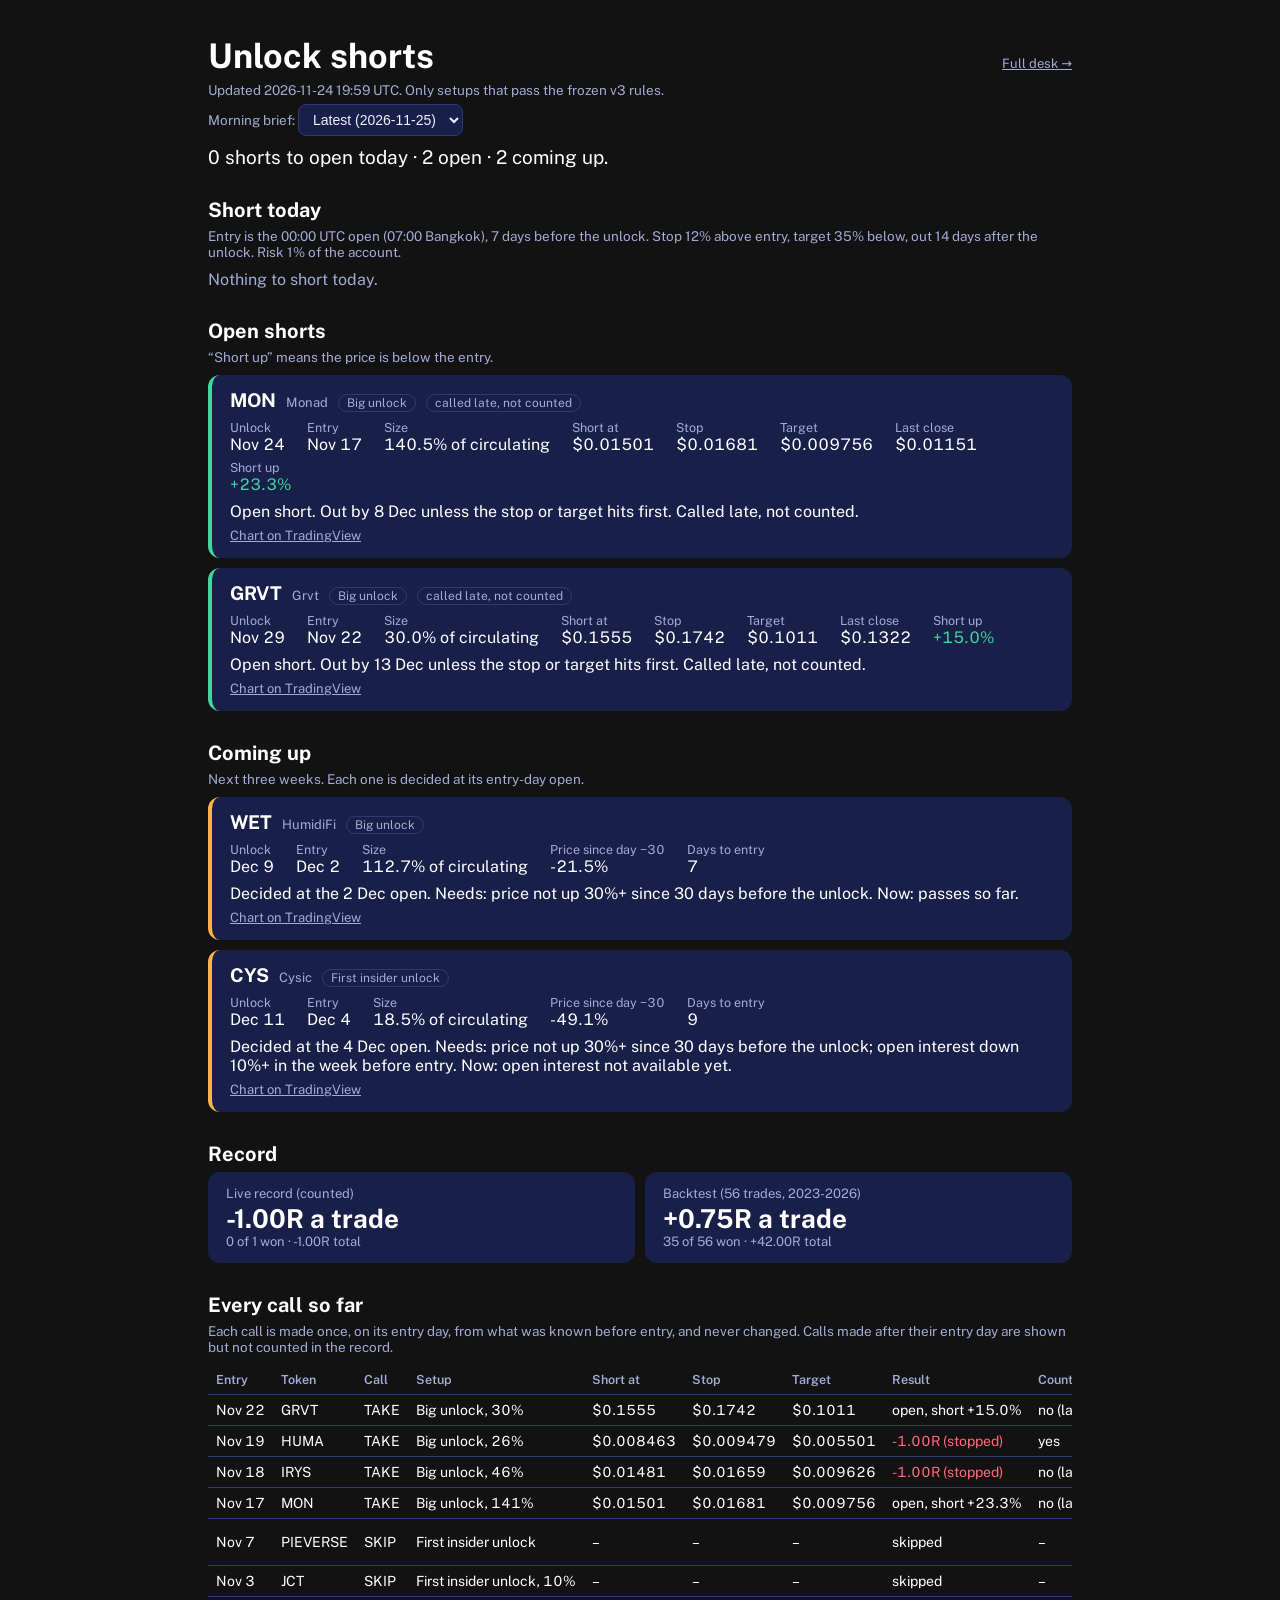
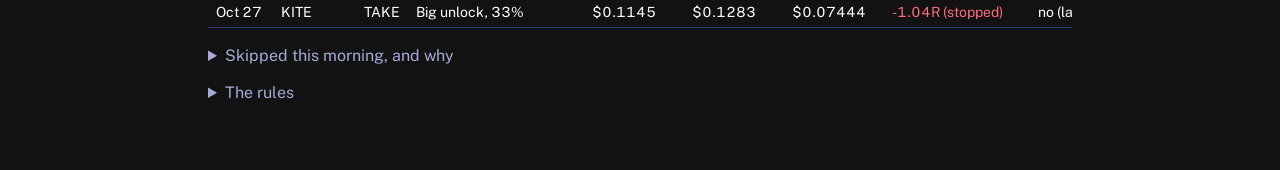
==== brief.html @ a2482f02 "Morning brief page on the site (brief.html) with every call and its result; daily snapshots; free Gi" ====
<!doctype html>
<html lang="en">
<head>
<meta charset="utf-8">
<meta name="viewport" content="width=device-width, initial-scale=1">
<title>Unlock shorts: morning brief · Coach K Crypto</title>
<link rel="preconnect" href="https://fonts.googleapis.com">
<link rel="stylesheet" href="https://fonts.googleapis.com/css2?family=Public+Sans:wght@400;500;600;700&display=swap">
<link rel="stylesheet" href="assets/desk.css">
<style>
  body { font-family: "Public Sans", system-ui, sans-serif; }
  .mb { max-width: 900px; margin: 0 auto; padding: 28px 18px 60px; }
  .mb a { color: inherit; }
  .mb-top { display: flex; justify-content: space-between; align-items: baseline; flex-wrap: wrap; gap: 10px; }
  .mb h1 { font-size: 34px; margin: 0; }
  .mb .sub { color: var(--muted); font-size: 13.5px; margin: 6px 0 4px; }
  .mb .lead { font-size: 19px; margin: 10px 0 18px; }
  .mb h2 { font-size: 20px; margin: 30px 0 6px; }
  .mb .note { color: var(--muted); font-size: 13.5px; margin: 0 0 10px; }
  .mb .cards { display: grid; gap: 10px; }
  .mb .card { background: var(--panel); border-radius: 12px; padding: 14px 18px; border-left: 4px solid var(--line); }
  .mb .card.go { border-left-color: var(--bull); } .mb .card.wait { border-left-color: var(--sun); }
  .mb .hd { display: flex; flex-wrap: wrap; gap: 10px; align-items: baseline; }
  .mb .tok { font-size: 19px; font-weight: 700; }
  .mb .nm { color: var(--muted); font-size: 13px; }
  .mb .tag { font-size: 12px; padding: 1px 8px; border-radius: 999px; border: 1px solid var(--line); color: var(--muted); }
  .mb .facts { display: flex; flex-wrap: wrap; gap: 6px 22px; margin-top: 8px; font-variant-numeric: tabular-nums; }
  .mb .facts div { display: flex; flex-direction: column; } .mb .facts .k { color: var(--muted); font-size: 12.5px; }
  .mb .act { margin: 8px 0 4px; }
  .mb .chart { font-size: 13px; color: var(--muted); }
  .mb .good { color: var(--bull); } .mb .bad { color: var(--bear); }
  .mb .empty { color: var(--muted); margin: 0; }
  .mb .tiles { display: grid; grid-template-columns: repeat(auto-fit, minmax(220px, 1fr)); gap: 10px; }
  .mb .tile { background: var(--panel); border-radius: 12px; padding: 14px 18px; }
  .mb .tile .k { color: var(--muted); font-size: 13px; } .mb .tile .v { font-size: 26px; font-weight: 700; margin-top: 2px; } .mb .tile .n { color: var(--muted); font-size: 13px; }
  .mb .tw { overflow-x: auto; }
  .mb table { border-collapse: collapse; width: 100%; font-variant-numeric: tabular-nums; font-size: 14px; }
  .mb th, .mb td { text-align: left; padding: 7px 8px; border-bottom: 1px solid var(--line); white-space: nowrap; }
  .mb td.wrap { white-space: normal; min-width: 220px; }
  .mb th { color: var(--muted); font-weight: 600; font-size: 12.5px; }
  .mb details { margin-top: 18px; } .mb summary { cursor: pointer; color: var(--muted); }
  .mb select { background: var(--panel); color: var(--text); border: 1px solid var(--line); border-radius: 8px; padding: 6px 10px; font-size: 14px; }
  .mb .old { background: rgba(255, 196, 0, .08); border: 1px solid var(--sun); border-radius: 10px; padding: 8px 12px; margin: 10px 0; font-size: 14px; }
</style>
</head>
<body>
<main class="mb">
  <div class="mb-top">
    <h1>Unlock shorts</h1>
    <a class="chart" href="./">Full desk →</a>
  </div>
  <p class="sub" id="made">Loading…</p>
  <p class="sub">Morning brief: <select id="day" aria-label="Choose a morning"></select></p>
  <div id="oldnote" class="old" hidden>You’re looking at an earlier morning. Prices and results below are as they were then.</div>
  <p class="lead" id="lead"></p>

  <h2>Short today</h2>
  <p class="note">Entry is the 00:00 UTC open (07:00 Bangkok), 7 days before the unlock. Stop 12% above entry, target 35% below, out 14 days after the unlock. Risk 1% of the account.</p>
  <div class="cards" id="today"></div>

  <h2>Open shorts</h2>
  <p class="note">“Short up” means the price is below the entry.</p>
  <div class="cards" id="open"></div>

  <h2>Coming up</h2>
  <p class="note">Next three weeks. Each one is decided at its entry-day open.</p>
  <div class="cards" id="coming"></div>

  <h2>Record</h2>
  <div class="tiles" id="record"></div>

  <h2>Every call so far</h2>
  <p class="note">Each call is made once, on its entry day, from what was known before entry, and never changed. Calls made after their entry day are shown but not counted in the record.</p>
  <div class="tw"><table>
    <thead><tr><th>Entry</th><th>Token</th><th>Call</th><th>Setup</th><th>Short at</th><th>Stop</th><th>Target</th><th>Result</th><th>Counted</th><th>Why</th></tr></thead>
    <tbody id="calls"></tbody>
  </table></div>

  <details>
    <summary>Skipped this morning, and why</summary>
    <ul id="skipped"></ul>
  </details>
  <details>
    <summary>The rules</summary>
    <p id="rules"></p>
    <p class="note">Rules frozen on 19 Nov 2026 (data/strategy_v3.json). Backtest and research: the Picks and History tabs on the full desk. Past results are not a promise. Not financial advice.</p>
  </details>
</main>
<script>
(function () {
  const $ = (id) => document.getElementById(id);
  const el = (tag, cls, text) => { const e = document.createElement(tag); if (cls) e.className = cls; if (text != null) e.textContent = text; return e; };
  const day = (s) => s ? new Date(s + 'T00:00:00Z').toLocaleDateString(undefined, { day: 'numeric', month: 'short', timeZone: 'UTC' }) : '–';
  const pct = (v) => v == null ? '–' : (v > 0 ? '+' : '') + Number(v).toFixed(1) + '%';
  const r2 = (v) => v == null ? '–' : (v > 0 ? '+' : '') + Number(v).toFixed(2) + 'R';
  const px = (v) => v == null ? '–' : '$' + (v >= 1 ? Number(v).toLocaleString(undefined, { maximumFractionDigits: 4 }) : Number(v).toPrecision(4));
  const safe = (u) => typeof u === 'string' && /^https:\/\//.test(u);

  function fact(box, k, v, cls) { const d = el('div'); d.append(el('span', 'k', k), el('span', cls || '', v)); box.appendChild(d); }
  function card(r, kind) {
    const c = el('article', 'card ' + kind);
    const hd = el('div', 'hd'); hd.append(el('span', 'tok', r.token), el('span', 'nm', r.name || ''), el('span', 'tag', r.setup || ''));
    if (r.lateCall) hd.append(el('span', 'tag', 'called late, not counted'));
    c.appendChild(hd);
    const f = el('div', 'facts');
    fact(f, 'Unlock', day(r.unlockDate)); fact(f, 'Entry', day(r.entryDate));
    fact(f, 'Size', r.sizePct == null ? 'unknown' : Number(r.sizePct).toFixed(1) + '% of circulating');
    if (r.section === 'open') {
      fact(f, 'Short at', px(r.entry)); fact(f, 'Stop', px(r.stop)); fact(f, 'Target', px(r.target)); fact(f, 'Last close', px(r.lastClose));
      fact(f, 'Short up', pct(r.shortPct), r.shortPct == null ? '' : r.shortPct >= 0 ? 'good' : 'bad');
    } else {
      fact(f, 'Price since day −30', pct(r.pumpPct), r.pumpPct != null && r.pumpPct >= 30 ? 'bad' : '');
      if (r.oiChangePct != null) fact(f, 'Open interest, week', pct(r.oiChangePct));
      if (r.section === 'coming') fact(f, 'Days to entry', String(r.daysToEntry));
    }
    c.appendChild(f);
    c.appendChild(el('p', 'act', r.action));
    if (safe(r.chart)) { const a = el('a', 'chart', 'Chart on TradingView'); a.href = r.chart; a.target = '_blank'; a.rel = 'noopener'; c.appendChild(a); }
    return c;
  }
  function fill(id, list, kind, empty) { $(id).replaceChildren(...(list.length ? list.map((r) => card(r, kind)) : [el('p', 'empty', empty)])); }

  function render(B, isOld) {
    const S = B.setups || [];
    const by = (s) => S.filter((r) => r.section === s);
    $('made').textContent = 'Updated ' + B.made + '. Only setups that pass the frozen v3 rules.';
    $('oldnote').hidden = !isOld;
    const t = by('today').length, o = by('open').length, cm = by('coming').length;
    $('lead').textContent = t + (t === 1 ? ' short' : ' shorts') + ' to open today · ' + o + ' open · ' + cm + ' coming up.';
    fill('today', by('today'), 'go', 'Nothing to short today.');
    fill('open', by('open'), 'go', 'No open shorts.');
    fill('coming', by('coming'), 'wait', 'Nothing in the next three weeks passes the rules yet.');
    $('record').replaceChildren(...(B.record || []).map((r) => {
      const d = el('div', 'tile');
      d.append(el('div', 'k', r.label), el('div', 'v', r.avgR == null ? 'no trades yet' : r2(r.avgR) + ' a trade'),
        el('div', 'n', r.won + ' of ' + r.trades + ' won · ' + r2(r.totalR) + ' total'));
      return d;
    }));
    $('calls').replaceChildren(...(B.calls || []).map((c) => {
      const tr = el('tr');
      const res = c.result || {};
      const result = c.call !== 'TAKE' ? 'skipped' : res.status === 'closed' ? r2(res.R) + ' (' + ({ stop: 'stopped', target: 'target', time: 'day +14' }[res.exit] || res.exit) + ')'
        : res.openPct != null ? 'open, short ' + pct(res.openPct) : 'open';
      const cells = [day(c.entryDate), c.token, c.call, (c.setup || '') + (c.pctCirculating != null ? ', ' + Number(c.pctCirculating).toFixed(0) + '%' : ''),
        px(c.entry), px(c.stop), px(c.target), result, c.call !== 'TAKE' ? '–' : c.lateCall ? 'no (late)' : 'yes', c.why || ''];
      cells.forEach((v, i) => { const td = el('td', i === 9 ? 'wrap' : '', v); if (i === 7 && res.status === 'closed') td.className = res.R >= 0 ? 'good' : 'bad'; tr.appendChild(td); });
      return tr;
    }));
    const sk = by('skipped');
    $('skipped').replaceChildren(...(sk.length ? sk.map((r) => { const li = el('li'); li.append(el('b', '', r.token), document.createTextNode(' (unlock ' + day(r.unlockDate) + '): ' + r.action)); return li; }) : [el('li', '', 'None.')]));
    $('rules').textContent = B.rules || '';
  }

  const get = (u) => fetch(u + '?t=' + Date.now(), { cache: 'no-store' }).then((r) => { if (!r.ok) throw new Error(r.status); return r.json(); });
  Promise.all([get('data/brief.json'), get('data/briefs/index.json').catch(() => ({ days: [] }))]).then(([B, idx]) => {
    const sel = $('day');
    sel.append(new Option('Latest (' + B.day + ')', ''));
    (idx.days || []).forEach((d) => sel.append(new Option(d, d)));
    render(B, false);
    sel.addEventListener('change', () => {
      if (!sel.value) { render(B, false); return; }
      get('data/briefs/' + sel.value + '.json').then((O) => render(O, true)).catch(() => { $('lead').textContent = 'Couldn’t load that morning.'; });
    });
  }).catch(() => { $('made').textContent = 'The brief hasn’t been made yet. It updates every morning before 07:00 Bangkok.'; });
})();
</script>
</body>
</html>
---- assets/desk.css ----
/* Coach K stream desk: shared tokens. Dusk-over-the-Andaman palette: indigo night, sunset amber. */
:root {
  --night: #10162E;
  --panel: #18204A;
  --panel-2: #1F2A5C;
  --line: #2C3A78;
  --text: #EEF0FA;
  --muted: #A3ABD6;
  --sun: #FFB547;
  --sun-deep: #F08A24;
  --bull: #43D6A0;
  --bear: #FF6B7D;
  --calm: #8FA7FF;
  --display: "Big Shoulders Display", "Oswald", "Arial Narrow", sans-serif;
  --body: "Public Sans", system-ui, -apple-system, "Segoe UI", sans-serif;
  color-scheme: dark;
}
* { box-sizing: border-box; }
.num { font-variant-numeric: tabular-nums; }
.up { color: var(--bull); }
.down { color: var(--bear); }
.mood { display: inline-flex; align-items: center; gap: .45em; font-weight: 600; }
.mood::before { content: ""; width: .6em; height: .6em; border-radius: 50%; background: currentColor; }
.mood.bullish { color: var(--bull); }
.mood.bearish { color: var(--bear); }
.mood.volatile { color: var(--sun); }
.mood.neutral { color: var(--calm); }
.conf { font-weight: 600; border-radius: 4px; padding: .1em .45em; white-space: nowrap; }
.conf.confirmed { color: var(--bull); background: rgba(67, 214, 160, .14); }
.conf.reported { color: var(--calm); background: rgba(143, 167, 255, .14); }
.conf.estimated, .conf.disputed { color: var(--sun); background: rgba(255, 181, 71, .14); }
.track { background: rgba(255, 255, 255, .07); border-radius: 3px; overflow: hidden; }
.track > i { display: block; height: 100%; background: linear-gradient(90deg, var(--sun-deep), var(--sun)); border-radius: 3px; }
@media (prefers-reduced-motion: reduce) { * { animation: none !important; transition: none !important; } }
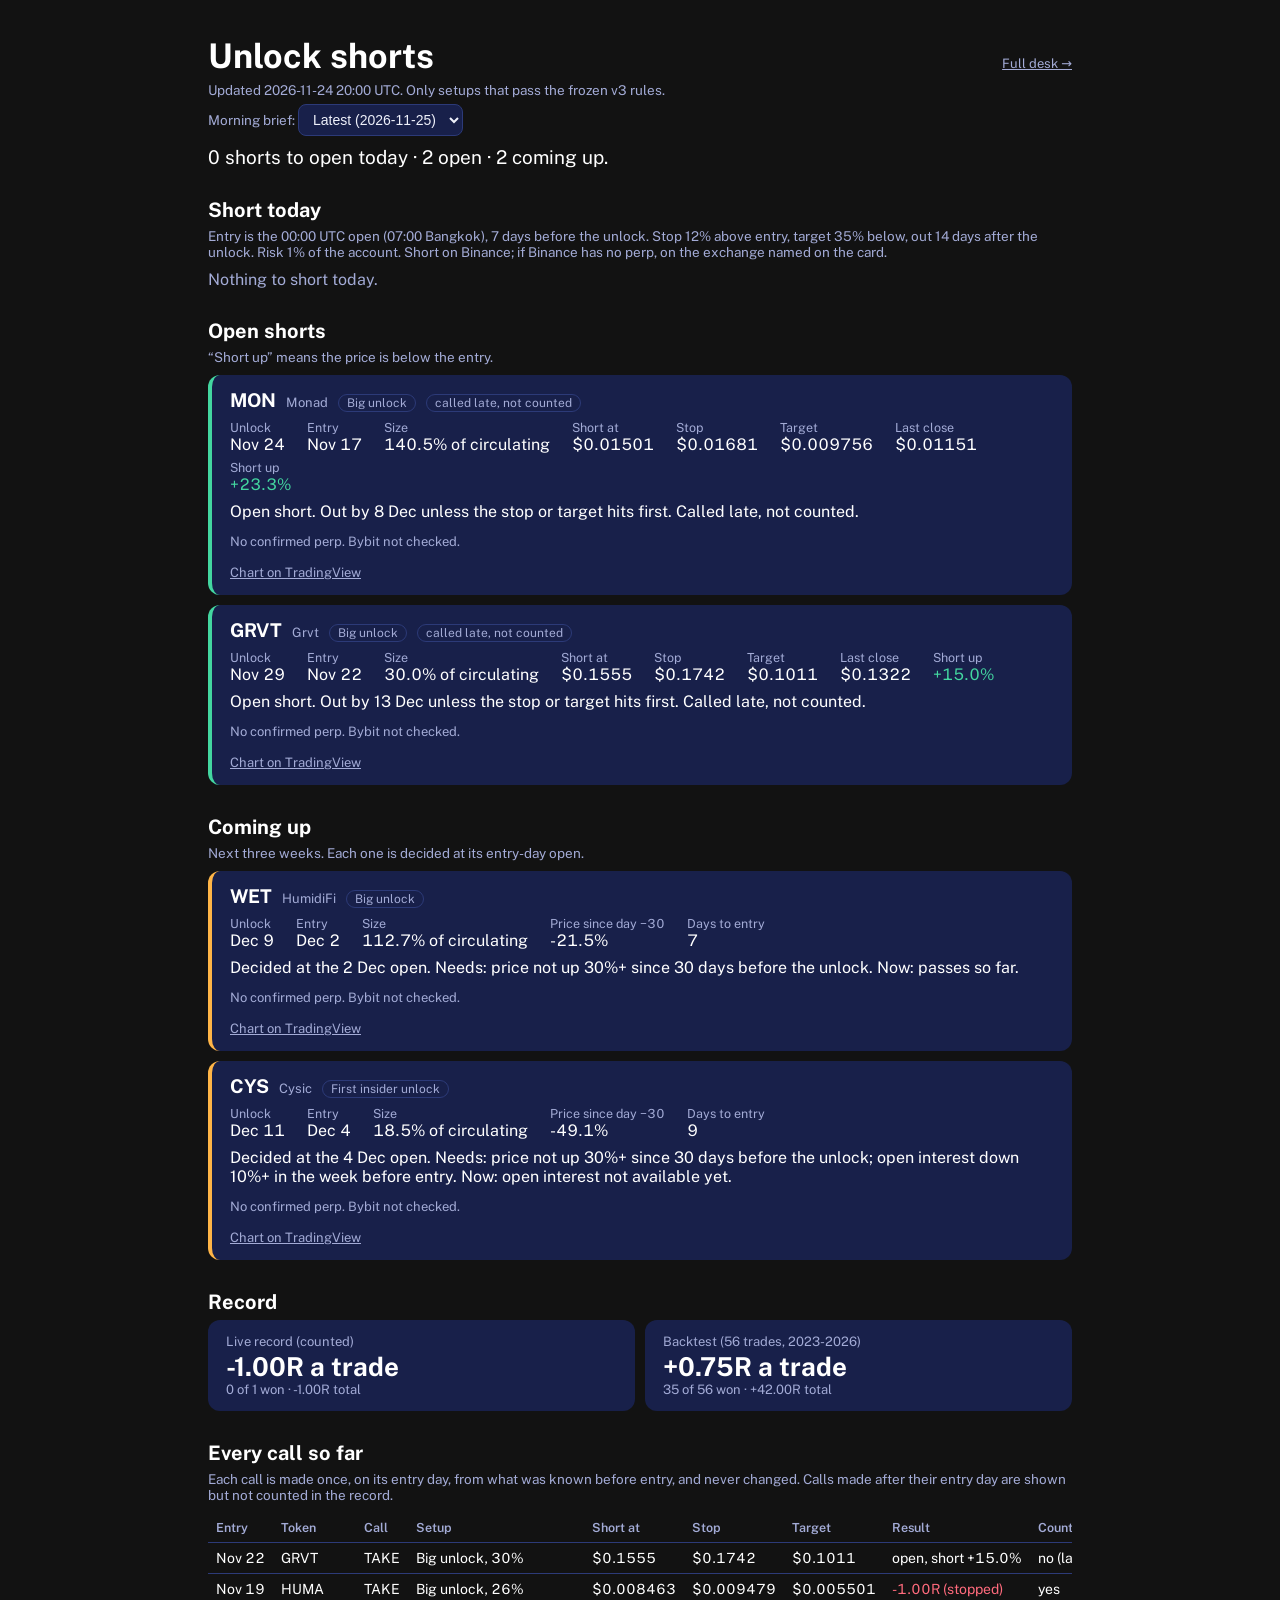
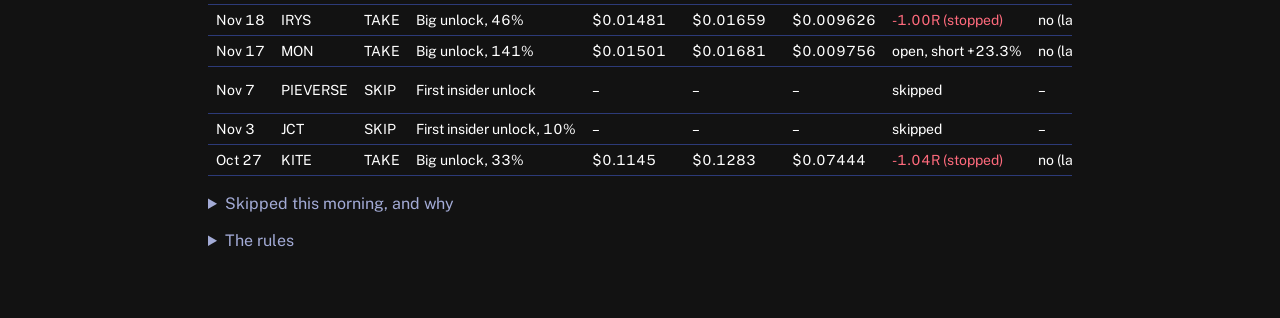
==== commit f97500d6: "v4: short on OKX/Bitget/Gate/Hyperliquid/KuCoin/MEXC when Binance has no perp, only after a price ch" ====
--- a/brief.html
+++ b/brief.html
@@ -55,7 +55,7 @@
   <p class="lead" id="lead"></p>
 
   <h2>Short today</h2>
-  <p class="note">Entry is the 00:00 UTC open (07:00 Bangkok), 7 days before the unlock. Stop 12% above entry, target 35% below, out 14 days after the unlock. Risk 1% of the account.</p>
+  <p class="note">Entry is the 00:00 UTC open (07:00 Bangkok), 7 days before the unlock. Stop 12% above entry, target 35% below, out 14 days after the unlock. Risk 1% of the account. Short on Binance; if Binance has no perp, on the exchange named on the card.</p>
   <div class="cards" id="today"></div>
 
   <h2>Open shorts</h2>
@@ -83,7 +83,7 @@
   <details>
     <summary>The rules</summary>
     <p id="rules"></p>
-    <p class="note">Rules frozen on 19 Nov 2026 (data/strategy_v3.json). Backtest and research: the Picks and History tabs on the full desk. Past results are not a promise. Not financial advice.</p>
+    <p class="note">Rules v4, frozen 25 Nov 2026 (data/strategy_v4.json): v3’s rules unchanged, plus other exchanges when Binance has no perp, only where the price confirms it’s the same token. Backtest and research: the Picks and History tabs on the full desk. Past results are not a promise. Not financial advice.</p>
   </details>
 </main>
 <script>
@@ -100,6 +100,7 @@
   function card(r, kind) {
     const c = el('article', 'card ' + kind);
     const hd = el('div', 'hd'); hd.append(el('span', 'tok', r.token), el('span', 'nm', r.name || ''), el('span', 'tag', r.setup || ''));
+    if (r.venue && r.venue !== 'Binance') hd.append(el('span', 'tag', 'short on ' + r.venue));
     if (r.lateCall) hd.append(el('span', 'tag', 'called late, not counted'));
     c.appendChild(hd);
     const f = el('div', 'facts');
@@ -115,7 +116,10 @@
     }
     c.appendChild(f);
     c.appendChild(el('p', 'act', r.action));
-    if (safe(r.chart)) { const a = el('a', 'chart', 'Chart on TradingView'); a.href = r.chart; a.target = '_blank'; a.rel = 'noopener'; c.appendChild(a); }
+    const w = (r.where || []).join(', ');
+    const also = (r.alsoListed || []).length ? ' · also listed: ' + r.alsoListed.join(', ') : '';
+    c.appendChild(el('p', 'chart', (w ? 'Perps on: ' + w : 'No confirmed perp') + also + '. Bybit not checked.'));
+    if (safe(r.chart)) { const a = el('a', 'chart', r.chartLabel || 'Chart on TradingView'); a.href = r.chart; a.target = '_blank'; a.rel = 'noopener'; c.appendChild(a); }
     return c;
   }
   function fill(id, list, kind, empty) { $(id).replaceChildren(...(list.length ? list.map((r) => card(r, kind)) : [el('p', 'empty', empty)])); }
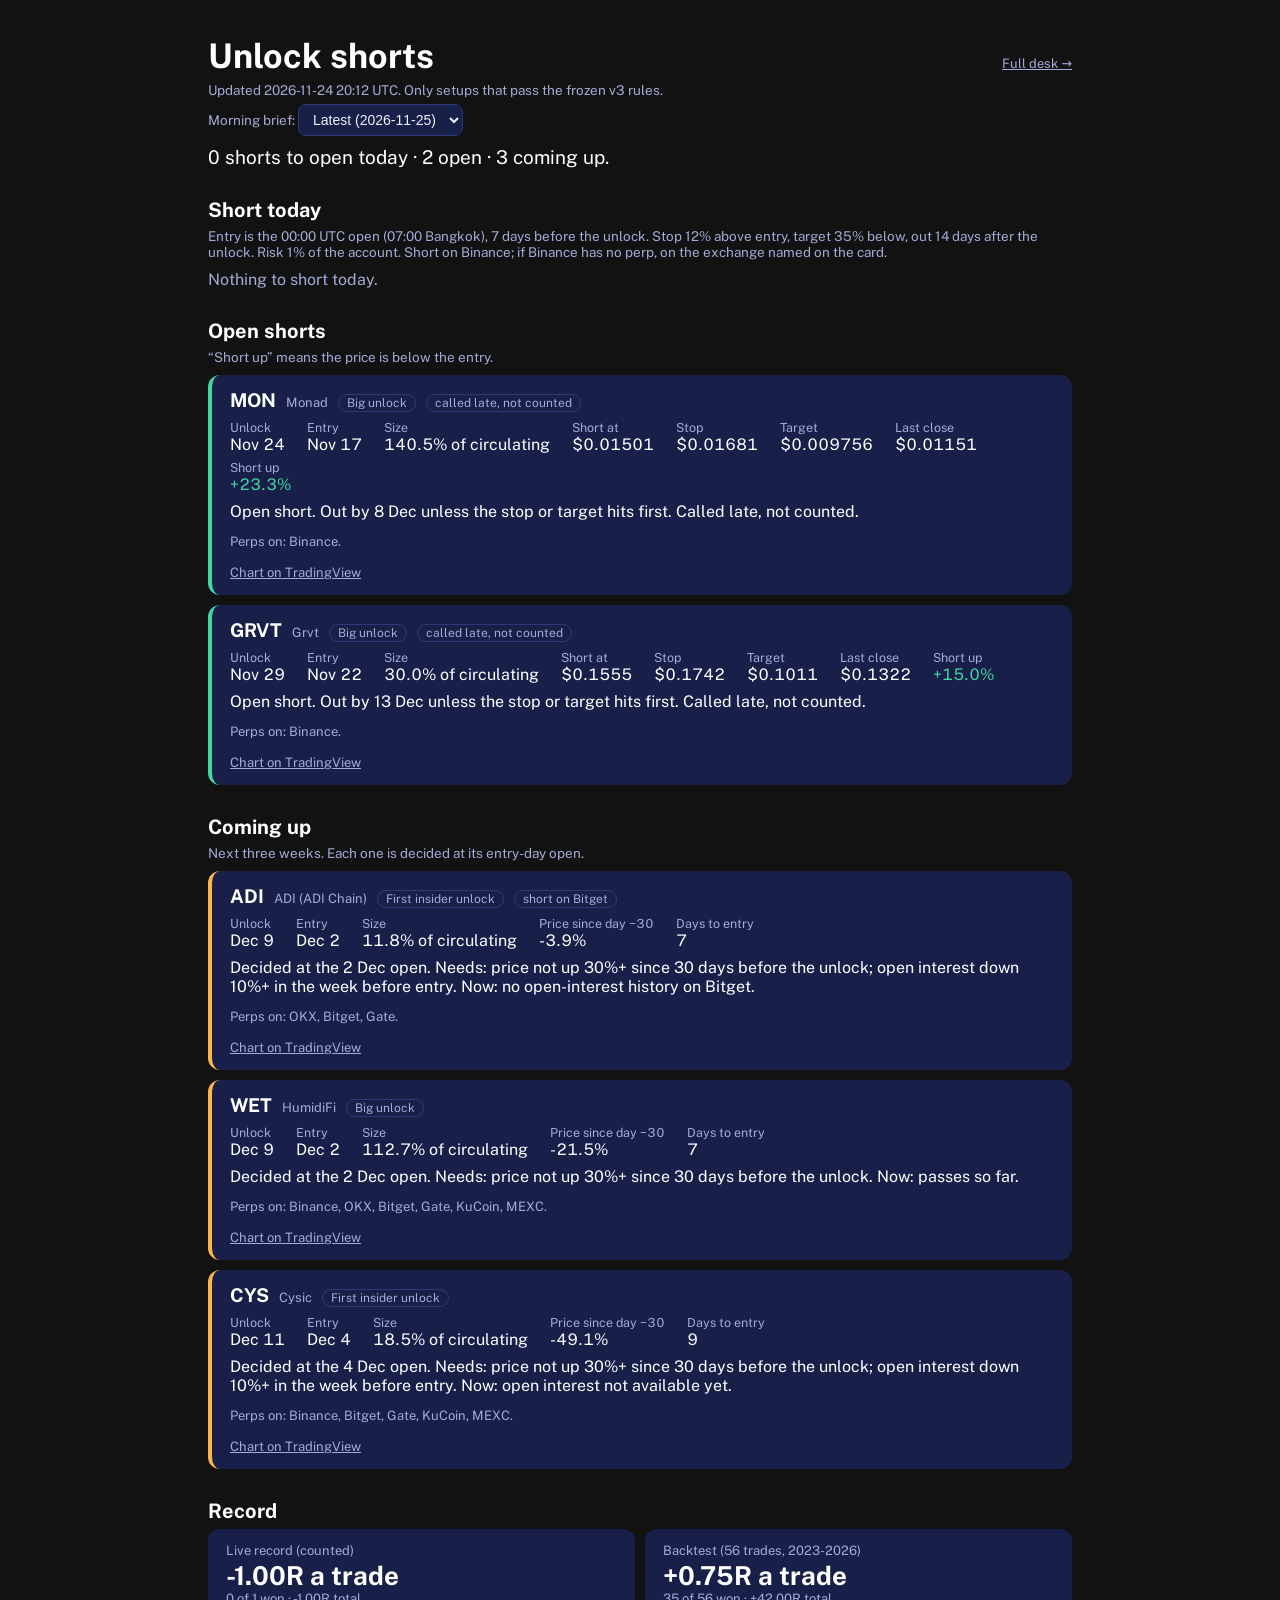
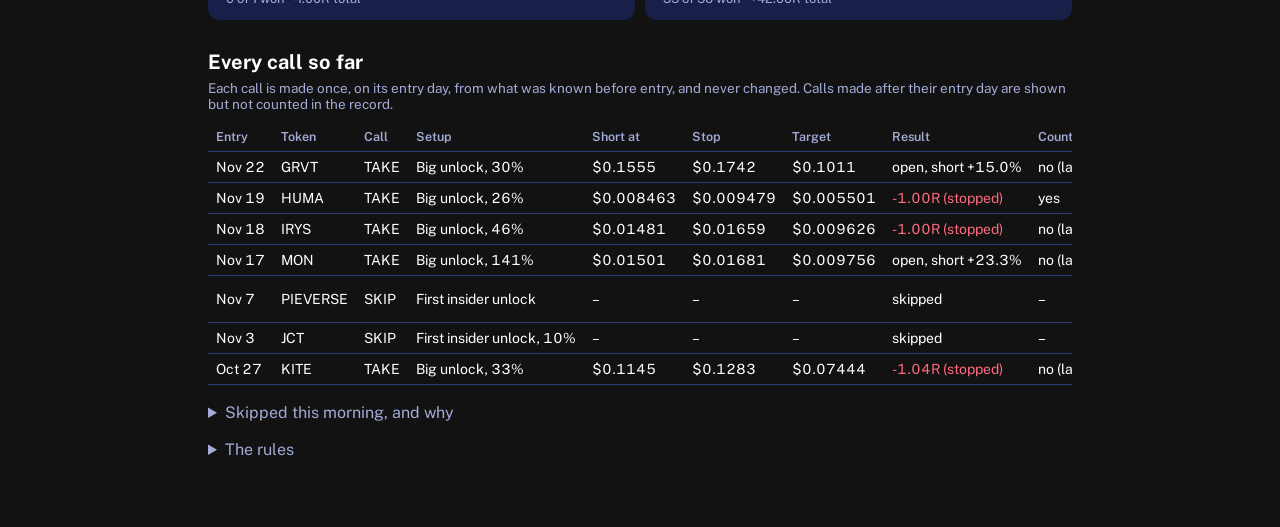
==== commit 621b66a5: "venues: check Bybit via CoinGecko; CoinGecko price confirms it's the same token; clear skip reasons " ====
--- a/brief.html
+++ b/brief.html
@@ -118,7 +118,7 @@
     c.appendChild(el('p', 'act', r.action));
     const w = (r.where || []).join(', ');
     const also = (r.alsoListed || []).length ? ' · also listed: ' + r.alsoListed.join(', ') : '';
-    c.appendChild(el('p', 'chart', (w ? 'Perps on: ' + w : 'No confirmed perp') + also + '. Bybit not checked.'));
+    c.appendChild(el('p', 'chart', (w ? 'Perps on: ' + w : 'No confirmed perp') + also + '.'));
     if (safe(r.chart)) { const a = el('a', 'chart', r.chartLabel || 'Chart on TradingView'); a.href = r.chart; a.target = '_blank'; a.rel = 'noopener'; c.appendChild(a); }
     return c;
   }
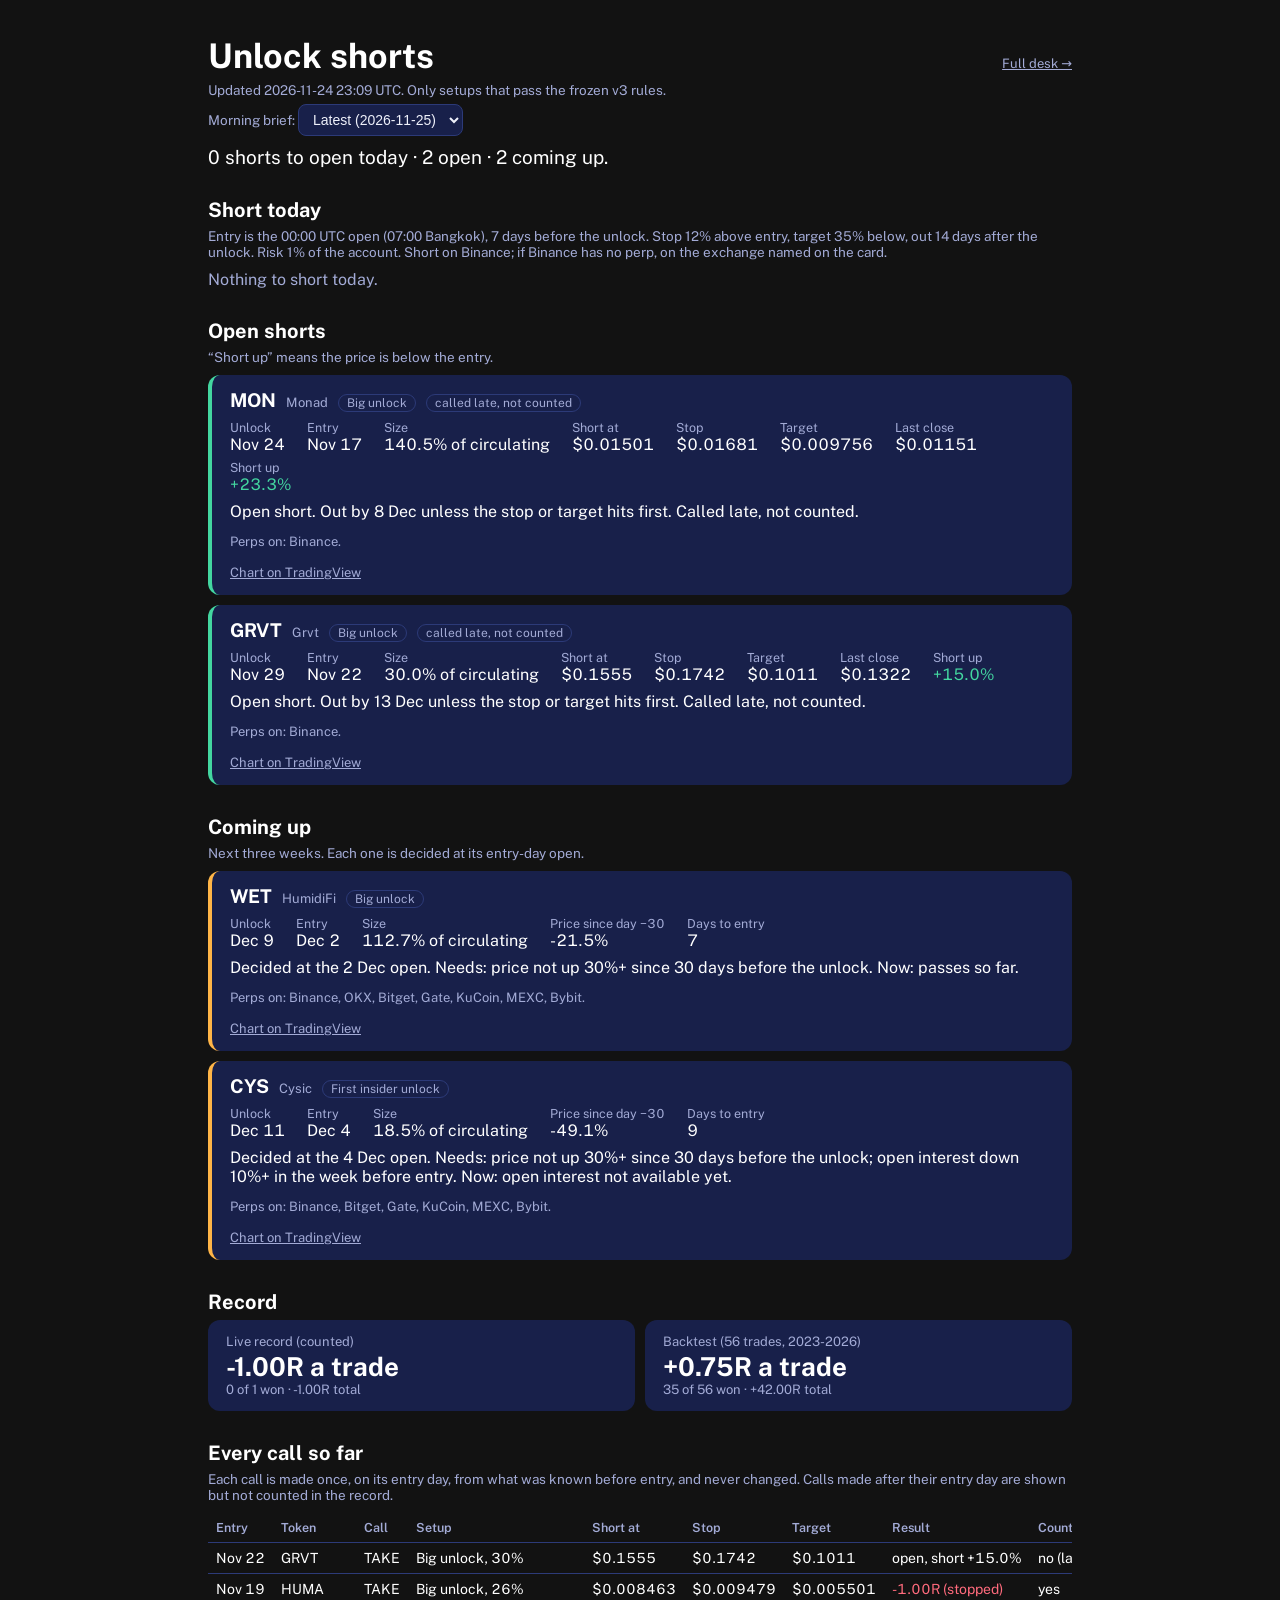
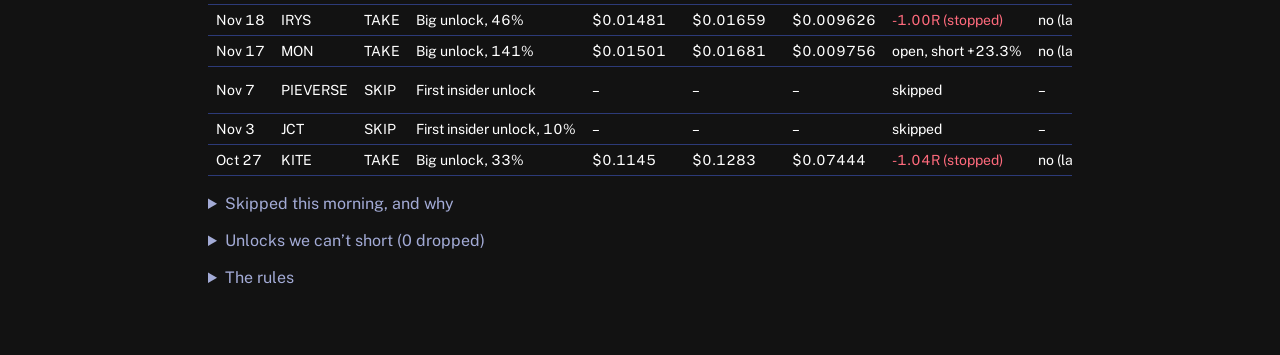
==== commit 8e03d743: "v5: focus only on unlocks we can short (scripts/shortable.py checks every unlock); never use MEXC (F" ====
--- a/brief.html
+++ b/brief.html
@@ -81,9 +81,14 @@
     <ul id="skipped"></ul>
   </details>
   <details>
+    <summary id="csum">Unlocks we can’t short (dropped)</summary>
+    <p class="note">No USDT perp for the real token on Binance, Bybit, OKX, Bitget, Gate, Hyperliquid or KuCoin, checked on every exchange. MEXC is never used. These get no setup and no deep research.</p>
+    <ul id="cantshort"></ul>
+  </details>
+  <details>
     <summary>The rules</summary>
     <p id="rules"></p>
-    <p class="note">Rules v4, frozen 25 Nov 2026 (data/strategy_v4.json): v3’s rules unchanged, plus other exchanges when Binance has no perp, only where the price confirms it’s the same token. Backtest and research: the Picks and History tabs on the full desk. Past results are not a promise. Not financial advice.</p>
+    <p class="note">Rules v5, frozen 25 Nov 2026 (data/strategy_v5.json): v3’s setups unchanged; only unlocks we can short; Binance first, else OKX, Bitget, Gate, Hyperliquid or KuCoin, only where the price confirms it’s the same token. MEXC is never used (FinCEN order, 6 Nov 2026). Backtest and research: the Picks and History tabs on the full desk. Past results are not a promise. Not financial advice.</p>
   </details>
 </main>
 <script>
@@ -153,6 +158,13 @@
     const sk = by('skipped');
     $('skipped').replaceChildren(...(sk.length ? sk.map((r) => { const li = el('li'); li.append(el('b', '', r.token), document.createTextNode(' (unlock ' + day(r.unlockDate) + '): ' + r.action)); return li; }) : [el('li', '', 'None.')]));
     $('rules').textContent = B.rules || '';
+    const cs = by('cantshort'), no = ((B.shortable || {}).no || []).filter((x) => !cs.some((r) => r.token === x.token && r.unlockDate === x.date));
+    const n = (B.shortable || {}).counts;
+    $('csum').textContent = 'Unlocks we can’t short (' + (cs.length + no.length) + ' dropped' + (n ? ' · ' + n.yes + ' on the list can be shorted' + (n.unknown ? ', ' + n.unknown + ' still being checked' : '') : '') + ')';
+    $('cantshort').replaceChildren(...(cs.length + no.length ? [
+      ...cs.map((r) => { const li = el('li'); li.append(el('b', '', r.token), document.createTextNode(' (unlock ' + day(r.unlockDate) + '): ' + r.action)); return li; }),
+      ...no.map((x) => { const li = el('li'); li.append(el('b', '', x.token), document.createTextNode(' (unlock ' + day(x.date) + ')' + ((x.notes || []).length ? ': ' + x.notes.join('; ') : ''))); return li; })
+    ] : [el('li', '', 'None.')]));
   }
 
   const get = (u) => fetch(u + '?t=' + Date.now(), { cache: 'no-store' }).then((r) => { if (!r.ok) throw new Error(r.status); return r.json(); });
